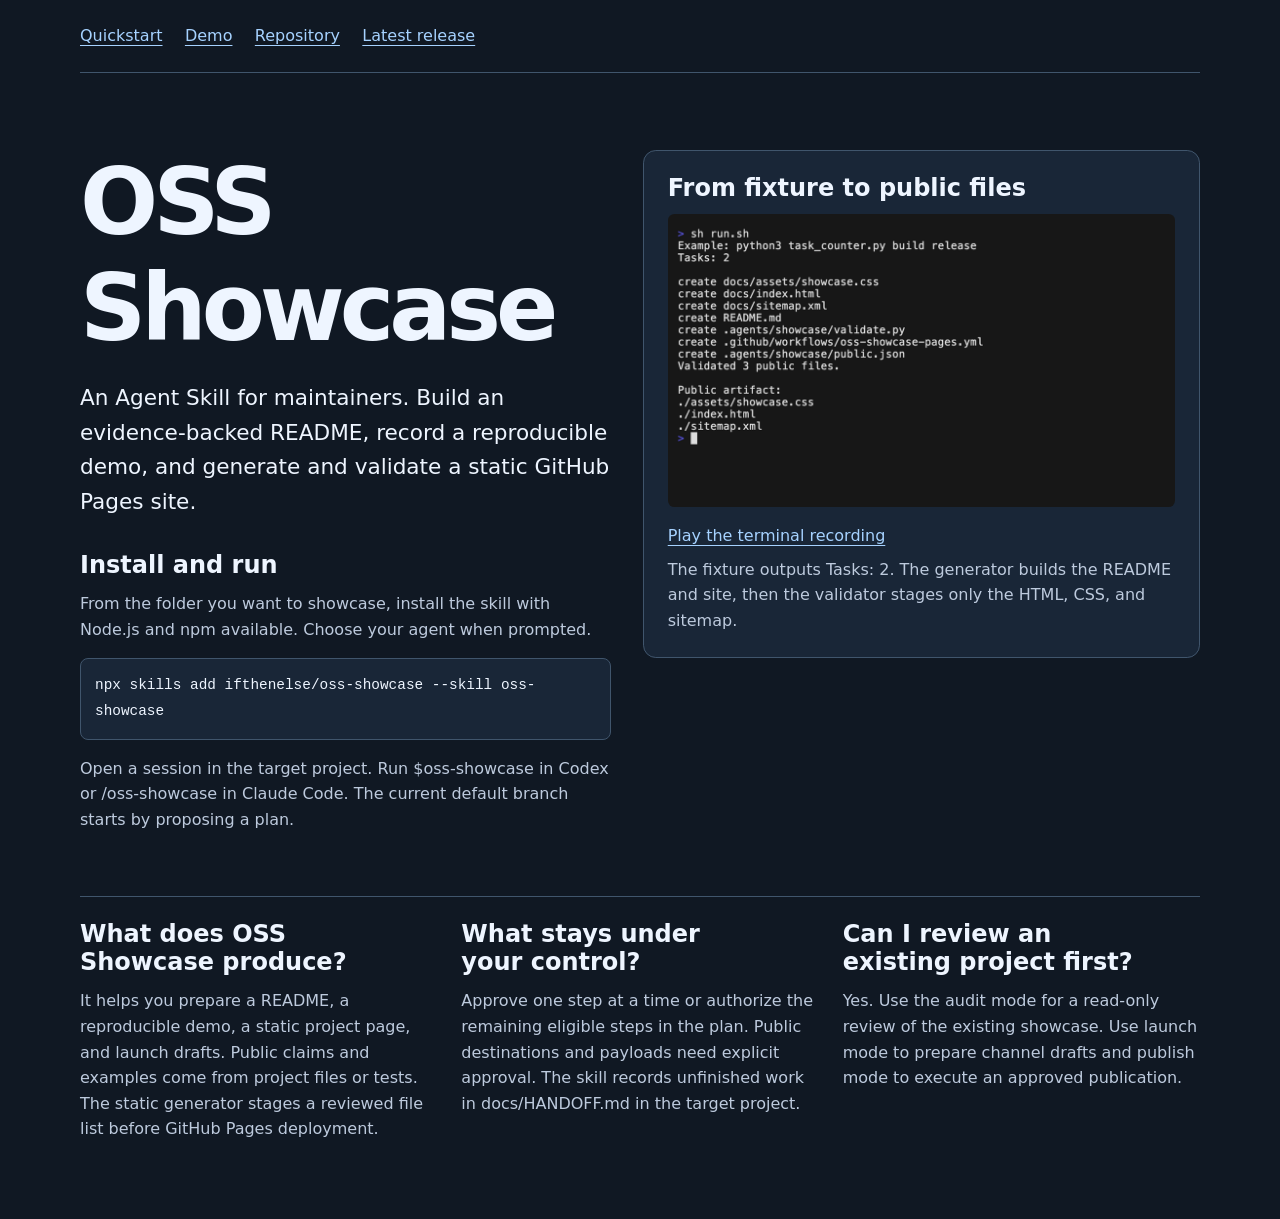
==== docs/index.html @ 5f83d100 "docs(showcase): refresh README, demo, and project site" ====
<!doctype html>
<html lang="en">
<head>
  <meta charset="utf-8">
  <meta name="viewport" content="width=device-width, initial-scale=1">
  <title>OSS Showcase: README, Demos, and GitHub Pages</title>
  <meta name="description" content="An Agent Skill for maintainers. Build an evidence-backed README, record a reproducible demo, and generate and validate a static GitHub Pages site.">
  <link rel="canonical" href="https://ifthenelse.github.io/oss-showcase/">
  <meta property="og:type" content="website">
  <meta property="og:title" content="OSS Showcase: README, Demos, and GitHub Pages">
  <meta property="og:description" content="An Agent Skill for maintainers. Build an evidence-backed README, record a reproducible demo, and generate and validate a static GitHub Pages site.">
  <meta property="og:url" content="https://ifthenelse.github.io/oss-showcase/">
  <meta name="twitter:card" content="summary_large_image">
<meta property="og:image" content="https://ifthenelse.github.io/oss-showcase/assets/social.png">
  <meta property="og:image:alt" content="OSS Showcase. From repository evidence to a README, demo, and project site.">
  <meta name="twitter:image" content="https://ifthenelse.github.io/oss-showcase/assets/social.png">
  <meta name="twitter:image:alt" content="OSS Showcase. From repository evidence to a README, demo, and project site.">
  <link rel="stylesheet" href="assets/showcase.css">
<script type="application/ld+json">{"@context": "https://schema.org", "@type": "SoftwareSourceCode", "url": "https://ifthenelse.github.io/oss-showcase/", "name": "OSS Showcase", "description": "An Agent Skill for maintainers. Build an evidence-backed README, record a reproducible demo, and generate and validate a static GitHub Pages site."}</script>
</head>
<body>
  <a class="skip" href="#main">Skip to content</a>
  <header class="wrap">
    <nav aria-label="Primary">
      <a href="#quickstart">Quickstart</a>
      <a href="#demo">Demo</a>
      <a href="https://github.com/ifthenelse/oss-showcase">Repository</a>
      <a href="https://github.com/ifthenelse/oss-showcase/releases/latest">Latest release</a>
    </nav>
  </header>
  <main class="wrap" id="main">
    <div class="hero">
      <div class="hero-copy">
        <h1>OSS Showcase</h1>
        <p class="intro">An Agent Skill for maintainers. Build an evidence-backed README, record a reproducible demo, and generate and validate a static GitHub Pages site.</p>
        <section id="quickstart" aria-labelledby="install-heading">
          <h2 id="install-heading">Install and run</h2>
          <p>From the folder you want to showcase, install the skill with Node.js and npm available. Choose your agent when prompted.</p>
          <pre tabindex="0"><code>npx skills add ifthenelse/oss-showcase --skill oss-showcase</code></pre>
          <p>Open a session in the target project. Run $oss-showcase in Codex or /oss-showcase in Claude Code. The current default branch starts by proposing a plan.</p>
        </section>
      </div>
      <section class="demo" id="demo" aria-labelledby="demo-heading">
        <h2 id="demo-heading">From fixture to public files</h2>
        <img src="assets/showcase-demo-poster.png" width="1040" height="600" alt="Terminal output listing the three validated public files">
        <figure><a href="assets/showcase-demo.gif">Play the terminal recording</a><figcaption>The fixture outputs Tasks: 2. The generator builds the README and site, then the validator stages only the HTML, CSS, and sitemap.</figcaption></figure>
      </section>
    </div>
    <div class="answers">
<section><h2>What does OSS Showcase produce?</h2><p>It helps you prepare a README, a reproducible demo, a static project page, and launch drafts. Public claims and examples come from project files or tests. The static generator stages a reviewed file list before GitHub Pages deployment.</p></section>
    <section><h2>What stays under your control?</h2><p>Approve one step at a time or authorize the remaining eligible steps in the plan. Public destinations and payloads need explicit approval. The skill records unfinished work in docs/HANDOFF.md in the target project.</p></section>
    <section><h2>Can I review an existing project first?</h2><p>Yes. Use the audit mode for a read-only review of the existing showcase. Use launch mode to prepare channel drafts and publish mode to execute an approved publication.</p></section>
    </div>
  </main>
</body>
</html>
---- docs/assets/showcase.css ----
:root {
  color-scheme: dark;
  --paper: #101823;
  --ink: #eef5ff;
  --muted: #bdcadd;
  --panel: #192637;
  --line: #40556c;
  --accent: #a6d2ff;
}

* { box-sizing: border-box; }
html { scroll-padding-block-start: 1rem; }
body { margin: 0; color: var(--ink); background: var(--paper); font: 1rem/1.6 system-ui, sans-serif; }
.wrap { width: min(1120px, 100% - 2rem); margin-inline: auto; }

header { padding-block: 1.25rem; border-bottom: 1px solid var(--line); }
nav { display: flex; flex-wrap: wrap; gap: .5rem 1.4rem; }
a { color: var(--accent); text-underline-offset: .22em; }
nav a { padding-block: .2rem; }
:focus-visible { outline: 3px solid var(--accent); outline-offset: 4px; }
.skip { position: absolute; inset: .75rem auto auto .75rem; background: var(--paper); padding: .6rem 1rem; z-index: 1; }
.skip:not(:focus) { clip-path: inset(50%); }

main { padding-block: clamp(2rem, 6vw, 5rem); }
.hero { display: grid; gap: 2rem; }
.hero > * { min-width: 0; }
h1, h2 { line-height: 1.15; text-wrap: balance; }
h1 { margin: 0; font-size: clamp(2.75rem, 8vw, 5.75rem); letter-spacing: -.055em; }
h2 { margin-block: 0 .75rem; font-size: clamp(1.2rem, 3vw, 1.5rem); }
p { margin-block: .75rem 0; color: var(--muted); }
.intro { max-width: 45ch; margin-block: 1.25rem 2rem; font-size: clamp(1.15rem, 2vw, 1.35rem); color: var(--ink); }
pre { white-space: pre-wrap; overflow-wrap: anywhere; padding: .875rem; border: 1px solid var(--line); border-radius: .5rem; background: var(--panel); }
code { font-family: ui-monospace, monospace; font-size: .9rem; }
.demo { align-self: start; padding: clamp(1rem, 3vw, 1.5rem); border: 1px solid var(--line); border-radius: .8rem; background: var(--panel); }
img { display: block; max-width: 100%; height: auto; border-radius: .4rem; }
figure { margin: 1rem 0 0; }
figcaption { margin-top: .5rem; color: var(--muted); }
.answers { display: grid; gap: 1.5rem; margin-top: clamp(2rem, 5vw, 4rem); padding-top: 1.5rem; border-top: 1px solid var(--line); }

@media (min-width: 800px) {
  .hero { grid-template-columns: minmax(0, 1fr) minmax(0, 1.05fr); align-items: start; }
  .answers { grid-template-columns: repeat(3, minmax(0, 1fr)); }
}
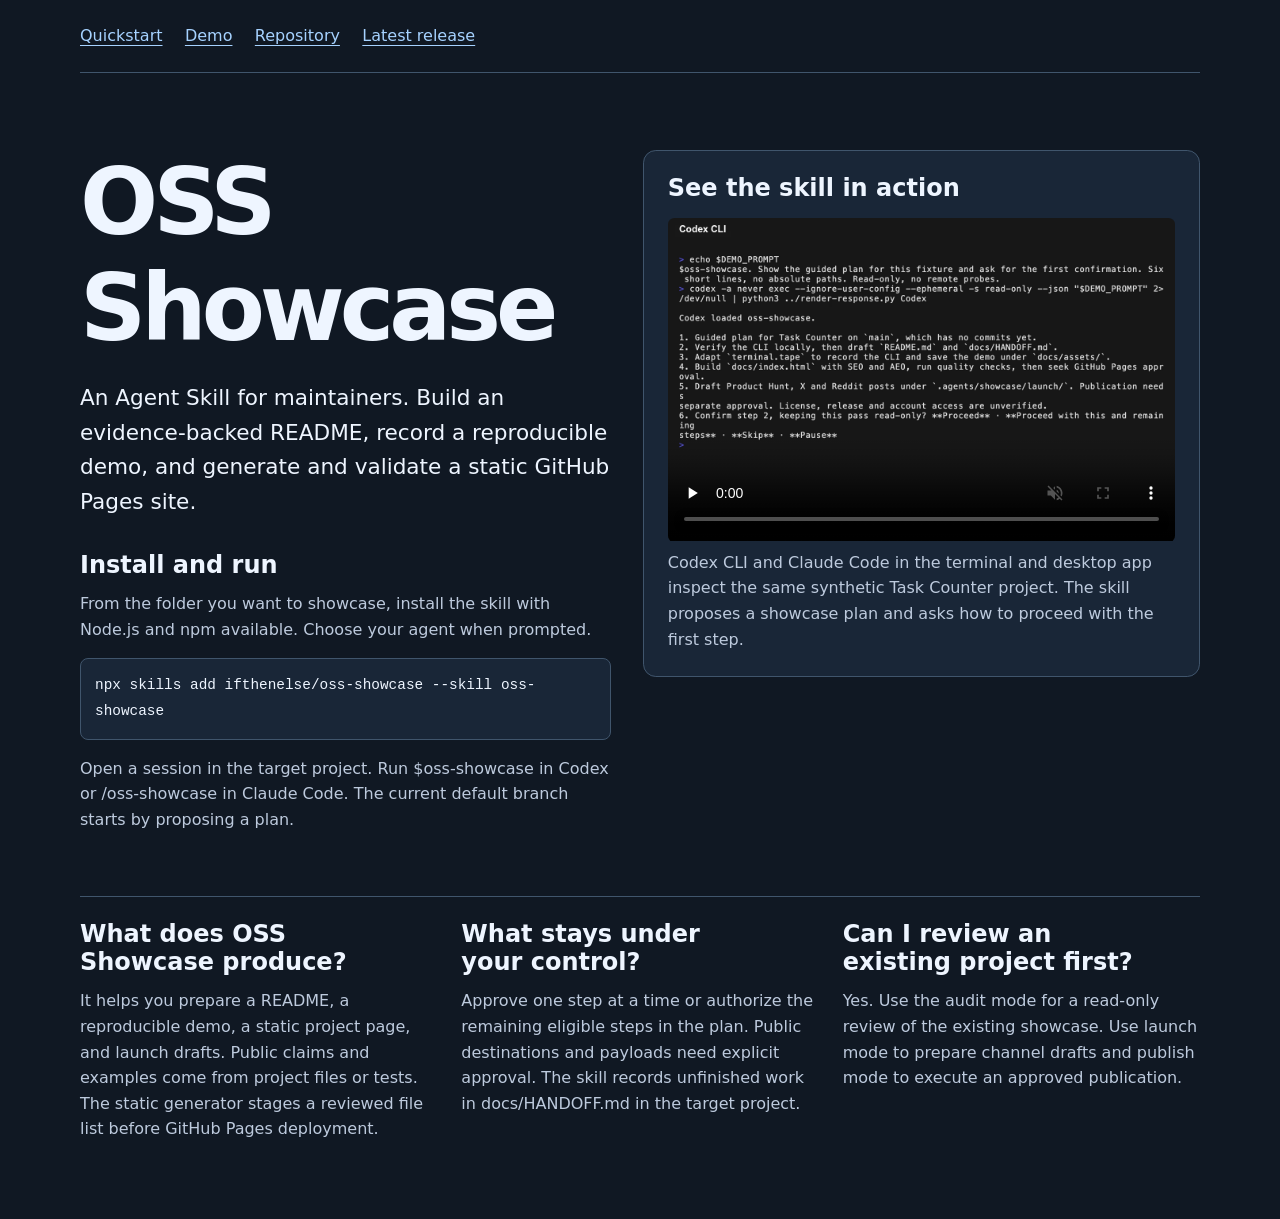
==== commit 11d3d756: "fix(demo): show OSS Showcase in real agent clients" ====
--- a/docs/index.html
+++ b/docs/index.html
@@ -41,9 +41,8 @@
         </section>
       </div>
       <section class="demo" id="demo" aria-labelledby="demo-heading">
-        <h2 id="demo-heading">From fixture to public files</h2>
-        <img src="assets/showcase-demo-poster.png" width="1040" height="600" alt="Terminal output listing the three validated public files">
-        <figure><a href="assets/showcase-demo.gif">Play the terminal recording</a><figcaption>The fixture outputs Tasks: 2. The generator builds the README and site, then the validator stages only the HTML, CSS, and sitemap.</figcaption></figure>
+        <h2 id="demo-heading">See the skill in action</h2>
+        <figure><video controls muted playsinline preload="none" aria-label="OSS Showcase guided plan and first approval in Codex CLI, Claude Code CLI, and Claude Desktop" poster="assets/showcase-demo-poster.png" src="assets/showcase-demo.mp4"></video><figcaption>Codex CLI and Claude Code in the terminal and desktop app inspect the same synthetic Task Counter project. The skill proposes a showcase plan and asks how to proceed with the first step.</figcaption></figure>
       </section>
     </div>
     <div class="answers">
--- a/docs/assets/showcase.css
+++ b/docs/assets/showcase.css
@@ -32,7 +32,7 @@
 pre { white-space: pre-wrap; overflow-wrap: anywhere; padding: .875rem; border: 1px solid var(--line); border-radius: .5rem; background: var(--panel); }
 code { font-family: ui-monospace, monospace; font-size: .9rem; }
 .demo { align-self: start; padding: clamp(1rem, 3vw, 1.5rem); border: 1px solid var(--line); border-radius: .8rem; background: var(--panel); }
-img { display: block; max-width: 100%; height: auto; border-radius: .4rem; }
+img, video { display: block; max-width: 100%; height: auto; border-radius: .4rem; }
 figure { margin: 1rem 0 0; }
 figcaption { margin-top: .5rem; color: var(--muted); }
 .answers { display: grid; gap: 1.5rem; margin-top: clamp(2rem, 5vw, 4rem); padding-top: 1.5rem; border-top: 1px solid var(--line); }
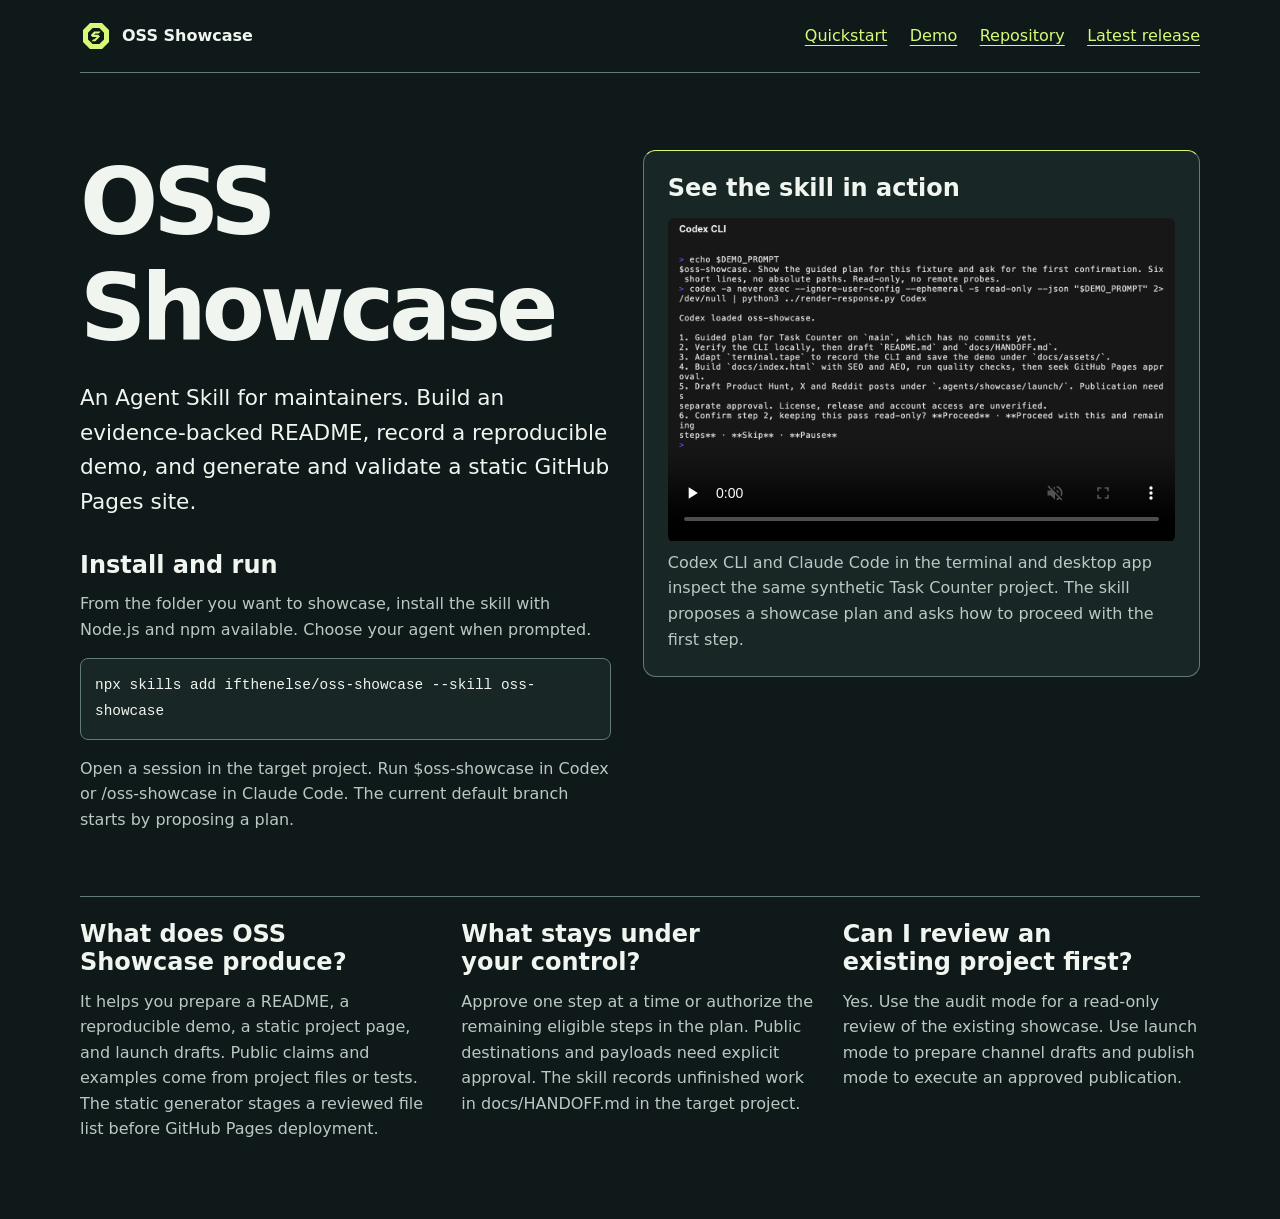
==== commit 874d2aa8: "feat(brand): add the Otto S logo kit" ====
--- a/docs/index.html
+++ b/docs/index.html
@@ -15,12 +15,14 @@
   <meta property="og:image:alt" content="OSS Showcase. From repository evidence to a README, demo, and project site.">
   <meta name="twitter:image" content="https://ifthenelse.github.io/oss-showcase/assets/social.png">
   <meta name="twitter:image:alt" content="OSS Showcase. From repository evidence to a README, demo, and project site.">
+  <link rel="icon" href="assets/otto-s-favicon.svg">
   <link rel="stylesheet" href="assets/showcase.css">
 <script type="application/ld+json">{"@context": "https://schema.org", "@type": "SoftwareSourceCode", "url": "https://ifthenelse.github.io/oss-showcase/", "name": "OSS Showcase", "description": "An Agent Skill for maintainers. Build an evidence-backed README, record a reproducible demo, and generate and validate a static GitHub Pages site."}</script>
 </head>
 <body>
   <a class="skip" href="#main">Skip to content</a>
   <header class="wrap">
+    <div class="site-brand"><img class="logo" src="assets/otto-s.svg" alt=""><span>OSS Showcase</span></div>
     <nav aria-label="Primary">
       <a href="#quickstart">Quickstart</a>
       <a href="#demo">Demo</a>
--- a/docs/assets/showcase.css
+++ b/docs/assets/showcase.css
@@ -1,11 +1,11 @@
 :root {
   color-scheme: dark;
-  --paper: #101823;
-  --ink: #eef5ff;
-  --muted: #bdcadd;
-  --panel: #192637;
-  --line: #40556c;
-  --accent: #a6d2ff;
+  --paper: #10191a;
+  --ink: #f0f6ef;
+  --muted: #b9c9c2;
+  --panel: #192626;
+  --line: #627b73;
+  --accent: #d6fa78;
 }
 
 * { box-sizing: border-box; }
@@ -13,7 +13,9 @@
 body { margin: 0; color: var(--ink); background: var(--paper); font: 1rem/1.6 system-ui, sans-serif; }
 .wrap { width: min(1120px, 100% - 2rem); margin-inline: auto; }
 
-header { padding-block: 1.25rem; border-bottom: 1px solid var(--line); }
+header { display: flex; flex-wrap: wrap; align-items: center; justify-content: space-between; gap: .75rem 2rem; padding-block: 1.25rem; border-bottom: 1px solid var(--line); }
+.site-brand { display: flex; align-items: center; gap: .625rem; font-weight: 750; }
+.site-brand .logo { width: 2rem; height: 2rem; border-radius: 0; }
 nav { display: flex; flex-wrap: wrap; gap: .5rem 1.4rem; }
 a { color: var(--accent); text-underline-offset: .22em; }
 nav a { padding-block: .2rem; }
@@ -31,7 +33,7 @@
 .intro { max-width: 45ch; margin-block: 1.25rem 2rem; font-size: clamp(1.15rem, 2vw, 1.35rem); color: var(--ink); }
 pre { white-space: pre-wrap; overflow-wrap: anywhere; padding: .875rem; border: 1px solid var(--line); border-radius: .5rem; background: var(--panel); }
 code { font-family: ui-monospace, monospace; font-size: .9rem; }
-.demo { align-self: start; padding: clamp(1rem, 3vw, 1.5rem); border: 1px solid var(--line); border-radius: .8rem; background: var(--panel); }
+.demo { align-self: start; padding: clamp(1rem, 3vw, 1.5rem); border: 1px solid var(--line); border-top-color: var(--accent); border-radius: .8rem; background: var(--panel); }
 img, video { display: block; max-width: 100%; height: auto; border-radius: .4rem; }
 figure { margin: 1rem 0 0; }
 figcaption { margin-top: .5rem; color: var(--muted); }
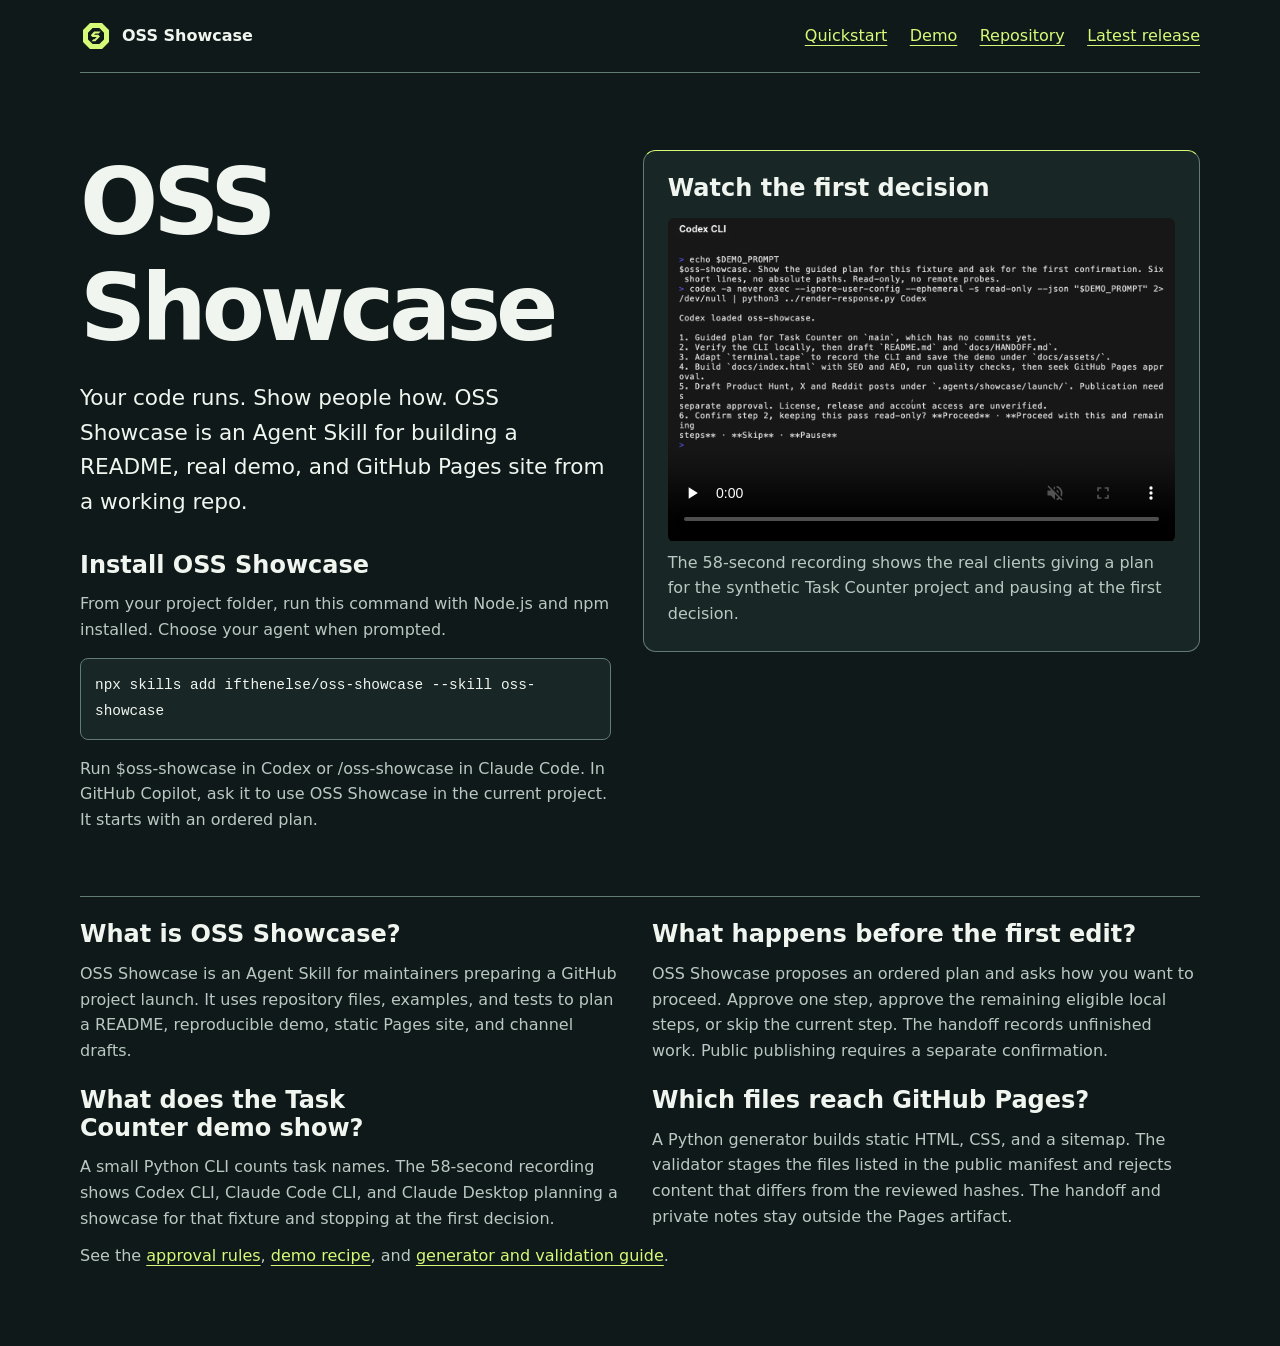
==== commit 1fc044fa: "docs(launch): add market research and tune discovery copy" ====
--- a/docs/index.html
+++ b/docs/index.html
@@ -3,21 +3,23 @@
 <head>
   <meta charset="utf-8">
   <meta name="viewport" content="width=device-width, initial-scale=1">
-  <title>OSS Showcase: README, Demos, and GitHub Pages</title>
-  <meta name="description" content="An Agent Skill for maintainers. Build an evidence-backed README, record a reproducible demo, and generate and validate a static GitHub Pages site.">
+  <title>OSS Showcase: Agent Skill for GitHub Project Launches</title>
+  <meta name="description" content="Your code runs. Show people how. OSS Showcase is an Agent Skill for building a README, real demo, and GitHub Pages site from a working repo.">
   <link rel="canonical" href="https://ifthenelse.github.io/oss-showcase/">
   <meta property="og:type" content="website">
-  <meta property="og:title" content="OSS Showcase: README, Demos, and GitHub Pages">
-  <meta property="og:description" content="An Agent Skill for maintainers. Build an evidence-backed README, record a reproducible demo, and generate and validate a static GitHub Pages site.">
+  <meta property="og:title" content="OSS Showcase: Agent Skill for GitHub Project Launches">
+  <meta property="og:description" content="Your code runs. Show people how. OSS Showcase is an Agent Skill for building a README, real demo, and GitHub Pages site from a working repo.">
   <meta property="og:url" content="https://ifthenelse.github.io/oss-showcase/">
   <meta name="twitter:card" content="summary_large_image">
+  <meta name="twitter:title" content="OSS Showcase: Agent Skill for GitHub Project Launches">
+  <meta name="twitter:description" content="Your code runs. Show people how. OSS Showcase is an Agent Skill for building a README, real demo, and GitHub Pages site from a working repo.">
 <meta property="og:image" content="https://ifthenelse.github.io/oss-showcase/assets/social.png">
-  <meta property="og:image:alt" content="OSS Showcase. From repository evidence to a README, demo, and project site.">
+  <meta property="og:image:alt" content="OSS Showcase and the Claude Desktop approval screen. Your code runs. Show people how.">
   <meta name="twitter:image" content="https://ifthenelse.github.io/oss-showcase/assets/social.png">
-  <meta name="twitter:image:alt" content="OSS Showcase. From repository evidence to a README, demo, and project site.">
+  <meta name="twitter:image:alt" content="OSS Showcase and the Claude Desktop approval screen. Your code runs. Show people how.">
   <link rel="icon" href="assets/otto-s-favicon.svg">
   <link rel="stylesheet" href="assets/showcase.css">
-<script type="application/ld+json">{"@context": "https://schema.org", "@type": "SoftwareSourceCode", "url": "https://ifthenelse.github.io/oss-showcase/", "name": "OSS Showcase", "description": "An Agent Skill for maintainers. Build an evidence-backed README, record a reproducible demo, and generate and validate a static GitHub Pages site."}</script>
+<script type="application/ld+json">{"@context": "https://schema.org", "@type": "SoftwareSourceCode", "url": "https://ifthenelse.github.io/oss-showcase/", "name": "OSS Showcase", "description": "Your code runs. Show people how. OSS Showcase is an Agent Skill for building a README, real demo, and GitHub Pages site from a working repo."}</script>
 </head>
 <body>
   <a class="skip" href="#main">Skip to content</a>
@@ -34,24 +36,28 @@
     <div class="hero">
       <div class="hero-copy">
         <h1>OSS Showcase</h1>
-        <p class="intro">An Agent Skill for maintainers. Build an evidence-backed README, record a reproducible demo, and generate and validate a static GitHub Pages site.</p>
+        <p class="intro">Your code runs. Show people how. OSS Showcase is an Agent Skill for building a README, real demo, and GitHub Pages site from a working repo.</p>
         <section id="quickstart" aria-labelledby="install-heading">
-          <h2 id="install-heading">Install and run</h2>
-          <p>From the folder you want to showcase, install the skill with Node.js and npm available. Choose your agent when prompted.</p>
+          <h2 id="install-heading">Install OSS Showcase</h2>
+          <p>From your project folder, run this command with Node.js and npm installed. Choose your agent when prompted.</p>
           <pre tabindex="0"><code>npx skills add ifthenelse/oss-showcase --skill oss-showcase</code></pre>
-          <p>Open a session in the target project. Run $oss-showcase in Codex or /oss-showcase in Claude Code. The current default branch starts by proposing a plan.</p>
+          <p>Run $oss-showcase in Codex or /oss-showcase in Claude Code. In GitHub Copilot, ask it to use OSS Showcase in the current project. It starts with an ordered plan.</p>
         </section>
       </div>
       <section class="demo" id="demo" aria-labelledby="demo-heading">
-        <h2 id="demo-heading">See the skill in action</h2>
-        <figure><video controls muted playsinline preload="none" aria-label="OSS Showcase guided plan and first approval in Codex CLI, Claude Code CLI, and Claude Desktop" poster="assets/showcase-demo-poster.png" src="assets/showcase-demo.mp4"></video><figcaption>Codex CLI and Claude Code in the terminal and desktop app inspect the same synthetic Task Counter project. The skill proposes a showcase plan and asks how to proceed with the first step.</figcaption></figure>
+        <h2 id="demo-heading">Watch the first decision</h2>
+        <figure><video controls muted playsinline preload="none" aria-label="OSS Showcase guided plan and first approval in Codex CLI, Claude Code CLI, and Claude Desktop" poster="assets/showcase-demo-poster.png" src="assets/showcase-demo.mp4"></video><figcaption>The 58-second recording shows the real clients giving a plan for the synthetic Task Counter project and pausing at the first decision.</figcaption></figure>
       </section>
     </div>
     <div class="answers">
-<section><h2>What does OSS Showcase produce?</h2><p>It helps you prepare a README, a reproducible demo, a static project page, and launch drafts. Public claims and examples come from project files or tests. The static generator stages a reviewed file list before GitHub Pages deployment.</p></section>
-    <section><h2>What stays under your control?</h2><p>Approve one step at a time or authorize the remaining eligible steps in the plan. Public destinations and payloads need explicit approval. The skill records unfinished work in docs/HANDOFF.md in the target project.</p></section>
-    <section><h2>Can I review an existing project first?</h2><p>Yes. Use the audit mode for a read-only review of the existing showcase. Use launch mode to prepare channel drafts and publish mode to execute an approved publication.</p></section>
+<section><h2>What is OSS Showcase?</h2><p>OSS Showcase is an Agent Skill for maintainers preparing a GitHub project launch. It uses repository files, examples, and tests to plan a README, reproducible demo, static Pages site, and channel drafts.</p></section>
+    <section><h2>What happens before the first edit?</h2><p>OSS Showcase proposes an ordered plan and asks how you want to proceed. Approve one step, approve the remaining eligible local steps, or skip the current step. The handoff records unfinished work. Public publishing requires a separate confirmation.</p></section>
+    <section><h2>What does the Task Counter demo show?</h2><p>A small Python CLI counts task names. The 58-second recording shows Codex CLI, Claude Code CLI, and Claude Desktop planning a showcase for that fixture and stopping at the first decision.</p></section>
+    <section><h2>Which files reach GitHub Pages?</h2><p>A Python generator builds static HTML, CSS, and a sitemap. The validator stages the files listed in the public manifest and rejects content that differs from the reviewed hashes. The handoff and private notes stay outside the Pages artifact.</p></section>
     </div>
+    <p>See the <a href="https://github.com/ifthenelse/oss-showcase/blob/main/references/execution.md#guided-workflow">approval rules</a>,
+      <a href="https://github.com/ifthenelse/oss-showcase/blob/main/.agents/showcase/demo/README.md">demo recipe</a>, and
+      <a href="https://github.com/ifthenelse/oss-showcase/blob/main/references/state.md">generator and validation guide</a>.</p>
   </main>
 </body>
 </html>
--- a/docs/assets/showcase.css
+++ b/docs/assets/showcase.css
@@ -41,5 +41,5 @@
 
 @media (min-width: 800px) {
   .hero { grid-template-columns: minmax(0, 1fr) minmax(0, 1.05fr); align-items: start; }
-  .answers { grid-template-columns: repeat(3, minmax(0, 1fr)); }
+  .answers { grid-template-columns: repeat(2, minmax(0, 1fr)); }
 }
